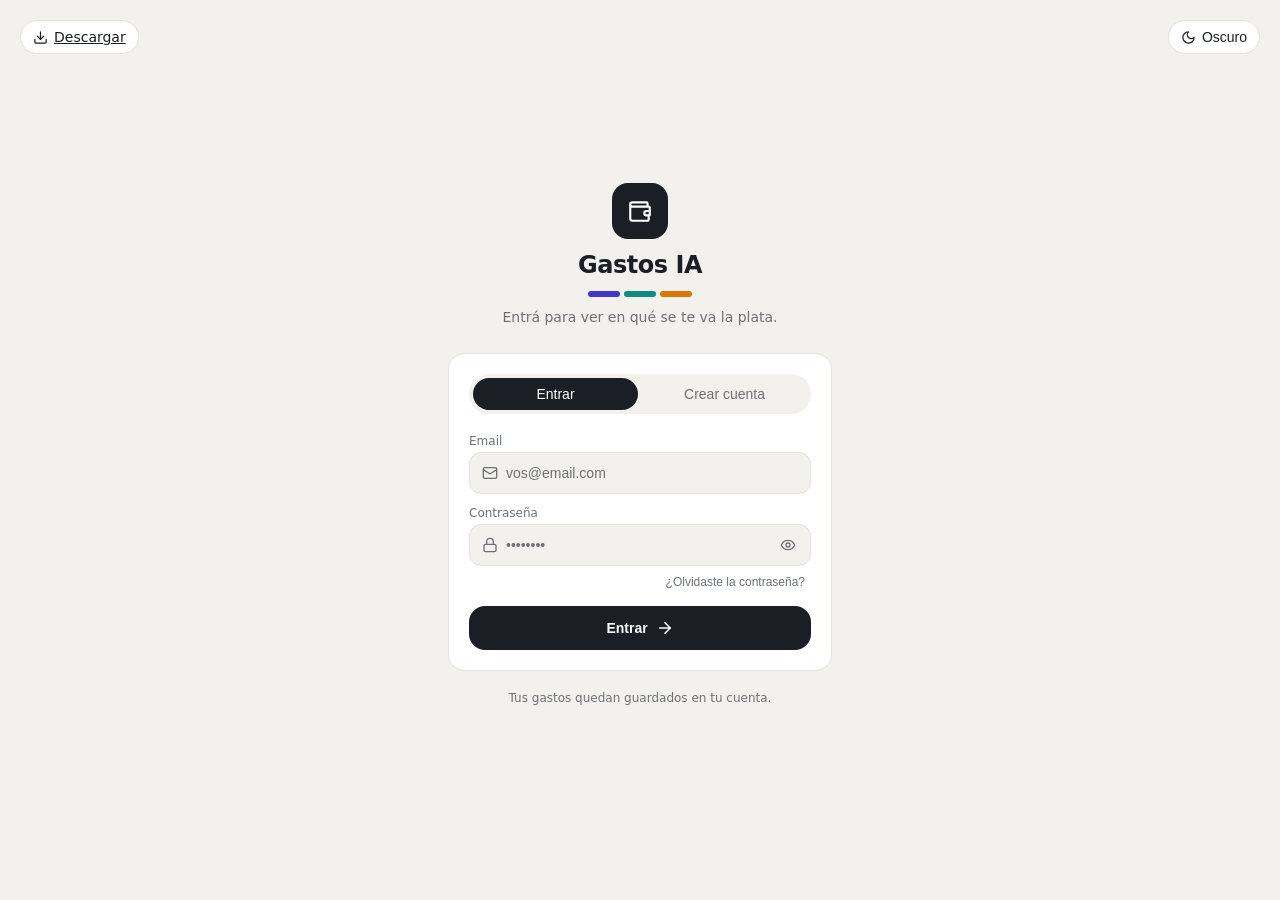
==== static/index.html @ 0506ee8c "Descarga en /download + link Descargar en login + tema claro/oscuro en la pagina de descarga (inclui" ====
<!DOCTYPE html>
<html lang="es" data-theme="light">
<head>
  <meta charset="UTF-8" />
  <meta name="viewport" content="width=device-width, initial-scale=1.0, viewport-fit=cover" />
  <meta name="theme-color" content="#F2F1ED" />
  <link rel="manifest" href="/manifest.json" />
  <title>Gastos</title>
  <link rel="stylesheet" href="/static/style.css?v=6" />
</head>
<body>
  <div class="app">
    <!-- El header y la vista los rellena app.js -->
    <header class="header" id="header"></header>
    <main class="view wrap" id="view"></main>
  </div>
  <script src="/static/app.js?v=6"></script>
</body>
</html>
---- static/style.css ----
/* ============================================================
   Gastos — estilos. Tema claro/oscuro vía variables CSS.
   El tema se cambia poniendo data-theme="dark" en <html>.
   Paleta tomada del diseño de referencia (gastos.jsx).
   ============================================================ */

:root {
  --bg: #F2F1ED;
  --surface: #FFFFFF;
  --ink: #1C1E26;
  --on-ink: #FFFFFF;
  --muted: #6E7177;
  --hair: #E4E2DB;
  --fijo: #4338CA;
  --necesario: #0E8C7F;
  --prescindible: #D97706;
  --error: #B91C1C;

  --sans: ui-sans-serif, system-ui, -apple-system, "Segoe UI", Roboto, sans-serif;
  --mono: ui-monospace, SFMono-Regular, Menlo, Consolas, monospace;
  --r-card: 16px;
  --r-pill: 999px;
}

html[data-theme="dark"] {
  --bg: #15161A;
  --surface: #1E2026;
  --ink: #ECEDEF;
  --on-ink: #15161A;
  --muted: #9A9DA6;
  --hair: #2C2F38;
  --fijo: #8B91F7;
  --necesario: #2DD4BF;
  --prescindible: #F59E0B;
  --error: #F87171;
}

* { box-sizing: border-box; }

html, body { height: 100%; margin: 0; }

body {
  background: var(--bg);
  color: var(--ink);
  font-family: var(--sans);
  -webkit-font-smoothing: antialiased;
}

/* layout general: columna a pantalla completa, contenido centrado y angosto */
.app { display: flex; flex-direction: column; height: 100dvh; }
.wrap { width: 100%; max-width: 672px; margin: 0 auto; padding: 0 16px; }

/* numeros tabulares en mono */
.num { font-family: var(--mono); font-variant-numeric: tabular-nums; }

/* ---------------- Header ---------------- */
.header { border-bottom: 1px solid var(--hair); background: var(--bg); position: relative; z-index: 10; }
.header .wrap { display: flex; align-items: center; justify-content: space-between; gap: 8px; padding: 12px 16px; position: relative; }
.brand { display: flex; align-items: center; gap: 8px; font-weight: 600; letter-spacing: -0.01em; background: none; border: none; color: inherit; cursor: pointer; padding: 0; font-family: inherit; font-size: inherit; }
.brand .logo {
  width: 28px; height: 28px; border-radius: 9px;
  display: flex; align-items: center; justify-content: center;
  background: var(--ink); color: var(--on-ink);
}
.brand-chev { color: var(--muted); }
.header-actions { display: flex; align-items: center; gap: 8px; }

/* menú desplegable de la marca (tema + salir) */
.menu {
  position: absolute; top: calc(100% + 6px); left: 16px; z-index: 30;
  min-width: 180px; background: var(--surface); border: 1px solid var(--hair);
  border-radius: 12px; padding: 6px; display: flex; flex-direction: column; gap: 2px;
}
.menu button {
  display: flex; align-items: center; gap: 10px; width: 100%; text-align: left;
  padding: 10px 12px; border: none; background: none; color: var(--ink);
  border-radius: 8px; font-size: 14px; cursor: pointer;
}
.menu button:hover { background: var(--bg); }

/* botones tipo "pill" */
.pill {
  border: 1px solid var(--hair); background: var(--surface); color: var(--ink);
  border-radius: var(--r-pill); padding: 8px 12px; font-size: 14px; font-weight: 500;
  display: inline-flex; align-items: center; gap: 6px; cursor: pointer;
  transition: background .15s, color .15s, opacity .15s;
}
.pill:hover { opacity: .9; }

.tabs { display: flex; gap: 4px; padding: 4px; border-radius: var(--r-pill); background: var(--surface); border: 1px solid var(--hair); }
.tab {
  border: none; background: transparent; color: var(--muted); cursor: pointer;
  border-radius: var(--r-pill); padding: 8px 16px; font-size: 14px; font-weight: 500;
  transition: background .15s, color .15s;
}
.tab.active { background: var(--ink); color: var(--on-ink); }

/* ---------------- Vista (contenido) ---------------- */
.view { flex: 1; min-height: 0; display: flex; flex-direction: column; }
.scroll { flex: 1; overflow-y: auto; padding: 16px 0; }
.scroll::-webkit-scrollbar { width: 8px; }
.scroll::-webkit-scrollbar-thumb { background: var(--hair); border-radius: 8px; }

.stack-gap > * + * { margin-top: 12px; }
.col5 > * + * { margin-top: 20px; }

/* ---------------- Estado vacío ---------------- */
.empty { text-align: center; margin-top: 40px; padding: 0 24px; color: var(--muted); }
.empty .badge {
  display: inline-flex; width: 48px; height: 48px; border-radius: 16px;
  align-items: center; justify-content: center; margin-bottom: 12px;
  background: var(--surface); border: 1px solid var(--hair); color: var(--muted);
}
.empty .title { font-weight: 500; color: var(--ink); }
.empty .sub { font-size: 14px; margin-top: 4px; }
.empty .sub b { color: var(--ink); font-weight: 500; }

/* ---------------- Tarjeta de gasto ---------------- */
.card { background: var(--surface); border: 1px solid var(--hair); border-radius: var(--r-card); }
.card-head { width: 100%; display: flex; align-items: center; gap: 12px; padding: 12px; text-align: left; background: none; border: none; cursor: pointer; color: inherit; }
.card-emoji { font-size: 20px; flex-shrink: 0; }
.card-main { flex: 1; min-width: 0; }
.card-desc { font-weight: 500; white-space: nowrap; overflow: hidden; text-overflow: ellipsis; }
.card-meta { display: flex; align-items: center; gap: 8px; margin-top: 2px; }
.card-cat { font-size: 12px; color: var(--muted); }
.dot-sep { width: 4px; height: 4px; border-radius: 50%; background: var(--hair); }
.card-tipo { display: inline-flex; align-items: center; gap: 4px; font-size: 12px; font-weight: 500; }
.card-tipo .dot { width: 6px; height: 6px; border-radius: 50%; background: currentColor; }
.card-amount { font-weight: 600; flex-shrink: 0; }

.card-foot { padding: 4px 12px 12px; border-top: 1px solid var(--hair); display: flex; align-items: center; justify-content: space-between; gap: 8px; }
.type-pills { display: flex; gap: 6px; flex-wrap: wrap; }
.type-pill {
  padding: 4px 10px; border-radius: var(--r-pill); font-size: 12px; font-weight: 500; cursor: pointer;
  background: transparent; color: var(--muted); border: 1px solid var(--hair); transition: all .15s;
}
.icon-btn { background: none; border: none; color: var(--muted); cursor: pointer; padding: 6px; border-radius: 8px; display: inline-flex; }
.icon-btn:hover { color: var(--error); }

/* colores por tipo */
.t-fijo { color: var(--fijo); }
.t-necesario { color: var(--necesario); }
.t-prescindible { color: var(--prescindible); }
.bg-fijo { background: var(--fijo); }
.bg-necesario { background: var(--necesario); }
.bg-prescindible { background: var(--prescindible); }
.type-pill.active.t-fijo { background: var(--fijo); color: #fff; border-color: var(--fijo); }
.type-pill.active.t-necesario { background: var(--necesario); color: #fff; border-color: var(--necesario); }
.type-pill.active.t-prescindible { background: var(--prescindible); color: #fff; border-color: var(--prescindible); }

/* ---------------- Chat (Registrar) ---------------- */
.bubble-row { display: flex; flex-direction: column; align-items: flex-end; gap: 8px; }
.bubble {
  background: var(--ink); color: var(--on-ink); padding: 8px 12px;
  border-radius: 16px 16px 4px 16px; max-width: 80%; font-size: 14px;
}
.thinking { display: flex; align-items: center; gap: 8px; font-size: 14px; color: var(--muted); }

.aviso {
  display: flex; gap: 8px; align-items: flex-start; padding: 8px 12px;
  border-radius: 16px; font-size: 14px; background: var(--surface);
  border: 1px solid var(--hair); color: var(--muted);
}
.aviso.error { color: var(--error); }
.aviso svg { margin-top: 2px; flex-shrink: 0; }

.composer { padding: 12px 0; border-top: 1px solid var(--hair); }
.composer .total-line { display: flex; align-items: center; justify-content: space-between; margin-bottom: 8px; font-size: 14px; }
.composer .total-line .lbl { color: var(--muted); }
.composer .row { display: flex; align-items: flex-end; gap: 8px; }
.composer input {
  flex: 1; padding: 12px 16px; border-radius: 16px; font-size: 14px;
  background: var(--surface); border: 1px solid var(--hair); color: var(--ink); outline: none;
}
.composer input::placeholder { color: var(--muted); }
.send-btn {
  width: 44px; height: 44px; border-radius: 16px; flex-shrink: 0; border: none; cursor: pointer;
  background: var(--ink); color: var(--on-ink); display: flex; align-items: center; justify-content: center;
  transition: opacity .15s;
}
.send-btn:disabled { opacity: .4; cursor: default; }

/* ---------------- Vista del mes ---------------- */
.month-nav { display: flex; align-items: center; justify-content: space-between; }
.month-nav .label { display: flex; align-items: center; gap: 8px; font-size: 14px; font-weight: 500; text-transform: capitalize; }
.nav-btn { padding: 8px; border-radius: 12px; border: 1px solid var(--hair); background: var(--surface); color: var(--ink); cursor: pointer; display: inline-flex; }

.total-card { border-radius: var(--r-card); padding: 16px; background: var(--surface); border: 1px solid var(--hair); }
.total-card .lbl { font-size: 14px; color: var(--muted); }
.total-card .big { font-size: 30px; font-weight: 700; letter-spacing: -0.02em; margin-top: 2px; }

.stack { display: flex; height: 12px; border-radius: var(--r-pill); overflow: hidden; background: var(--bg); margin-top: 16px; }
.stack .seg { height: 100%; }
.stack-legend { display: flex; justify-content: space-between; margin-top: 8px; font-size: 12px; color: var(--muted); }
.stack-legend span { display: inline-flex; align-items: center; gap: 4px; }

.insight { margin-top: 12px; font-size: 14px; border-radius: 12px; padding: 8px 12px; background: var(--bg); }
.insight b { font-weight: 600; }

.consejo-box { margin-top: 12px; border-radius: 12px; padding: 12px; background: var(--bg); font-size: 14px; line-height: 1.5; white-space: pre-wrap; }
.consejo-box.muted { color: var(--muted); }

.seg-toggle { display: flex; gap: 4px; padding: 4px; border-radius: var(--r-pill); background: var(--surface); border: 1px solid var(--hair); width: 100%; }
.seg-toggle button { flex: 1; padding: 6px; border: none; background: transparent; color: var(--muted); border-radius: var(--r-pill); font-size: 14px; font-weight: 500; cursor: pointer; }
.seg-toggle button.active { background: var(--ink); color: var(--on-ink); }

/* barras */
.bar-top { display: flex; align-items: baseline; justify-content: space-between; margin-bottom: 4px; }
.bar-left { display: flex; align-items: baseline; gap: 8px; min-width: 0; }
.bar-label { font-weight: 500; white-space: nowrap; overflow: hidden; text-overflow: ellipsis; }
.bar-hint { font-size: 12px; color: var(--muted); flex-shrink: 0; }
.bar-right { display: flex; align-items: baseline; gap: 8px; flex-shrink: 0; }
.bar-pct { font-size: 12px; color: var(--muted); }
.bar-track { height: 8px; border-radius: var(--r-pill); overflow: hidden; background: var(--bg); border: 1px solid var(--hair); }
.bar-fill { height: 100%; border-radius: var(--r-pill); }
.bg-ink { background: var(--ink); }

.section-title { font-size: 14px; font-weight: 500; color: var(--muted); margin: 8px 0; }

/* animacion de entrada */
@keyframes pop { from { opacity: 0; transform: translateY(8px) scale(.98); } to { opacity: 1; transform: none; } }
.pop { animation: pop .28s cubic-bezier(.2,.8,.2,1) both; }
@media (prefers-reduced-motion: reduce) { .pop { animation: none; } }

/* spinner */
.spin { animation: spin 1s linear infinite; }
@keyframes spin { to { transform: rotate(360deg); } }

/* ---------------- Login / Registro ---------------- */
.auth-wrap { flex: 1; display: flex; flex-direction: column; align-items: center; justify-content: center; padding: 32px 20px; position: relative; }
.auth-theme { position: absolute; top: 20px; right: 20px; }
.auth-download { position: absolute; top: 20px; left: 20px; }
.auth-box { width: 100%; max-width: 384px; }

.auth-brand-block { display: flex; flex-direction: column; align-items: center; text-align: center; margin-bottom: 28px; }
.auth-logo { width: 56px; height: 56px; border-radius: 16px; display: flex; align-items: center; justify-content: center; background: var(--ink); color: var(--on-ink); margin-bottom: 12px; }
.auth-app { font-size: 24px; font-weight: 700; letter-spacing: -0.02em; margin: 0; }
.auth-bars { display: flex; gap: 4px; margin-top: 12px; }
.auth-bars span { height: 6px; width: 32px; border-radius: var(--r-pill); }
.auth-tagline { font-size: 14px; color: var(--muted); margin: 12px 0 0; }

.auth-card { background: var(--surface); border: 1px solid var(--hair); border-radius: var(--r-card); padding: 20px; }
.auth-switch { display: flex; gap: 4px; padding: 4px; border-radius: var(--r-pill); background: var(--bg); margin-bottom: 20px; }
.auth-switch button { flex: 1; padding: 8px; border: none; background: transparent; color: var(--muted); border-radius: var(--r-pill); font-size: 14px; font-weight: 500; cursor: pointer; transition: background .15s, color .15s; }
.auth-switch button.active { background: var(--ink); color: var(--on-ink); }
.auth-fields { display: flex; flex-direction: column; gap: 12px; }
.auth-forgot { display: flex; justify-content: flex-end; margin-top: -4px; }
.auth-forgot button { background: none; border: none; color: var(--muted); font-size: 12px; font-weight: 500; cursor: pointer; }

.field-label { display: block; font-size: 12px; font-weight: 500; color: var(--muted); margin-bottom: 4px; }
.field-box { display: flex; align-items: center; gap: 8px; padding: 0 12px; border-radius: 12px; background: var(--bg); border: 1px solid var(--hair); }
.field-box.field-err { border-color: var(--error); }
.field-icon { color: var(--muted); flex-shrink: 0; }
.field-box input { flex: 1; background: transparent; border: none; outline: none; padding: 12px 0; font-size: 14px; color: var(--ink); }
.field-box input::placeholder { color: var(--muted); }
/* Evitar que el autocompletado del navegador pinte el campo de otro color */
.field-box input:-webkit-autofill,
.field-box input:-webkit-autofill:hover,
.field-box input:-webkit-autofill:focus,
.field-box input:-webkit-autofill:active {
  -webkit-text-fill-color: var(--ink);
  -webkit-box-shadow: 0 0 0 1000px var(--bg) inset;
  box-shadow: 0 0 0 1000px var(--bg) inset;
  caret-color: var(--ink);
  transition: background-color 9999s ease-out 0s;
}
.composer input:-webkit-autofill,
.composer input:-webkit-autofill:hover,
.composer input:-webkit-autofill:focus {
  -webkit-text-fill-color: var(--ink);
  -webkit-box-shadow: 0 0 0 1000px var(--surface) inset;
  box-shadow: 0 0 0 1000px var(--surface) inset;
  caret-color: var(--ink);
}
.eye-btn { background: none; border: none; color: var(--muted); cursor: pointer; display: inline-flex; padding: 2px; }
.field-error { display: flex; align-items: center; gap: 4px; font-size: 12px; color: var(--error); margin-top: 4px; }

.auth-btn { width: 100%; display: flex; align-items: center; justify-content: center; gap: 8px; padding: 13px; border: none; border-radius: var(--r-card); background: var(--ink); color: var(--on-ink); font-weight: 600; font-size: 14px; cursor: pointer; margin-top: 4px; }
.auth-btn:disabled { opacity: .6; cursor: default; }
.auth-error { display: flex; align-items: center; gap: 6px; color: var(--error); font-size: 13px; }
.auth-foot { text-align: center; font-size: 12px; color: var(--muted); margin-top: 20px; }
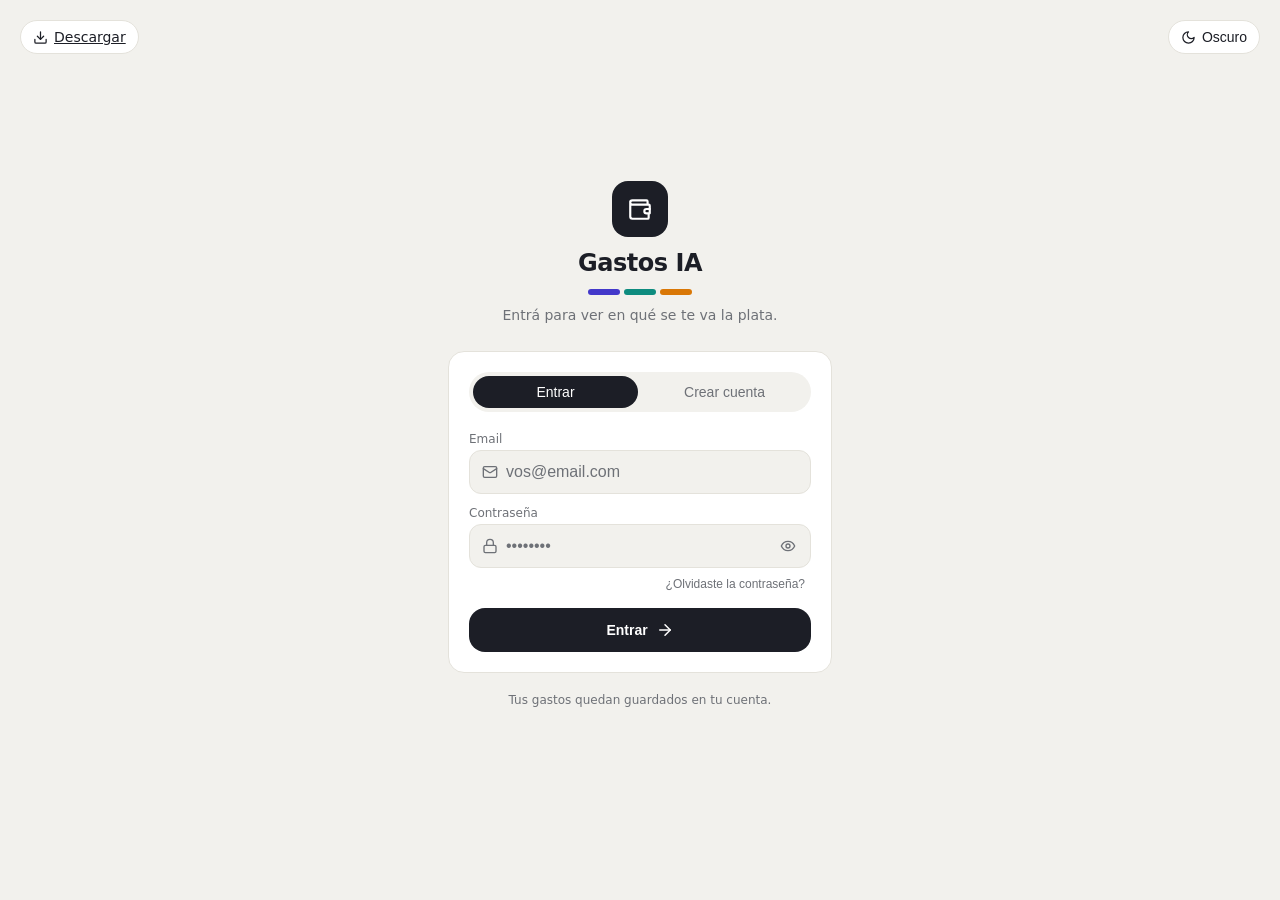
==== commit 85b26548: "fix(front): inputs en 16px para evitar el auto-zoom de iOS Safari En iPhone, al enfocar el input del" ====
--- a/static/index.html
+++ b/static/index.html
@@ -6,7 +6,7 @@
   <meta name="theme-color" content="#F2F1ED" />
   <link rel="manifest" href="/manifest.json" />
   <title>Gastos</title>
-  <link rel="stylesheet" href="/static/style.css?v=6" />
+  <link rel="stylesheet" href="/static/style.css?v=9" />
 </head>
 <body>
   <div class="app">
@@ -14,6 +14,6 @@
     <header class="header" id="header"></header>
     <main class="view wrap" id="view"></main>
   </div>
-  <script src="/static/app.js?v=6"></script>
+  <script src="/static/app.js?v=8"></script>
 </body>
 </html>
--- a/static/style.css
+++ b/static/style.css
@@ -169,7 +169,7 @@
 .composer .total-line .lbl { color: var(--muted); }
 .composer .row { display: flex; align-items: flex-end; gap: 8px; }
 .composer input {
-  flex: 1; padding: 12px 16px; border-radius: 16px; font-size: 14px;
+  flex: 1; padding: 12px 16px; border-radius: 16px; font-size: 16px;  /* 16px: evita el auto-zoom de iOS Safari al enfocar */
   background: var(--surface); border: 1px solid var(--hair); color: var(--ink); outline: none;
 }
 .composer input::placeholder { color: var(--muted); }
@@ -251,7 +251,7 @@
 .field-box { display: flex; align-items: center; gap: 8px; padding: 0 12px; border-radius: 12px; background: var(--bg); border: 1px solid var(--hair); }
 .field-box.field-err { border-color: var(--error); }
 .field-icon { color: var(--muted); flex-shrink: 0; }
-.field-box input { flex: 1; background: transparent; border: none; outline: none; padding: 12px 0; font-size: 14px; color: var(--ink); }
+.field-box input { flex: 1; background: transparent; border: none; outline: none; padding: 12px 0; font-size: 16px; color: var(--ink); }  /* 16px: evita el auto-zoom de iOS al enfocar */
 .field-box input::placeholder { color: var(--muted); }
 /* Evitar que el autocompletado del navegador pinte el campo de otro color */
 .field-box input:-webkit-autofill,
@@ -279,3 +279,54 @@
 .auth-btn:disabled { opacity: .6; cursor: default; }
 .auth-error { display: flex; align-items: center; gap: 6px; color: var(--error); font-size: 13px; }
 .auth-foot { text-align: center; font-size: 12px; color: var(--muted); margin-top: 20px; }
+
+/* --- Chip de divisa (Registrar) --- */
+.divisa-bar { position: relative; display: flex; justify-content: center; margin: 8px 0; }
+.divisa-chip {
+  font: inherit; font-weight: 700; font-size: 13px; letter-spacing: .5px;
+  padding: 5px 16px; border-radius: 999px; cursor: pointer;
+  background: var(--surface); color: var(--ink);
+  border: 1px solid var(--hair);
+}
+.divisa-chip.open { border-color: var(--ink); }
+.divisa-pop {
+  position: absolute; top: 110%; left: 50%; transform: translateX(-50%);
+  display: flex; gap: 4px; padding: 5px; z-index: 10;
+  background: var(--surface); border: 1px solid var(--hair);
+  border-radius: 12px; box-shadow: 0 6px 20px rgba(0,0,0,.12);
+}
+.divisa-opt {
+  font: inherit; font-weight: 600; font-size: 13px; padding: 5px 12px;
+  border: none; border-radius: 8px; cursor: pointer; background: transparent; color: var(--ink);
+}
+.divisa-opt.active { background: var(--ink); color: var(--on-ink); }
+
+/* --- Controles de edición en la card --- */
+/* La card-foot envuelve: pastillas + borrar en la 1ra línea, los controles de edición
+   en su propia línea a ancho completo. Esto evita el desborde horizontal en iOS Safari,
+   que (a diferencia de Chrome/Android) NO encoge los <select> nativos dentro de un flex. */
+.card-foot { flex-wrap: wrap; }
+.edit-row { display: flex; flex-wrap: wrap; gap: 8px; margin: 8px 0; flex: 1 1 100%; }
+.edit-row > * { min-width: 0; max-width: 100%; }
+.edit-row input, .edit-row select {
+  font: inherit; padding: 6px 8px; border-radius: 8px;
+  border: 1px solid var(--hair); background: var(--surface); color: var(--ink);
+}
+.edit-row .edit-monto { flex: 1 1 120px; width: auto; }
+.edit-row .edit-divisa { flex: 0 0 auto; }
+.edit-row .edit-cat, .edit-row .edit-cat-libre { flex: 1 1 100%; }
+
+/* --- Aviso suave (falta_monto) --- */
+.aviso.info {
+  background: var(--surface); color: var(--ink);
+  border: 1px solid var(--hair);
+}
+
+/* --- Selector de moneda en El mes --- */
+.mes-monedas { display: flex; justify-content: center; gap: 6px; margin: 8px 0; }
+.moneda-tab {
+  font: inherit; font-weight: 600; font-size: 13px; padding: 5px 14px;
+  border-radius: 999px; cursor: pointer; background: transparent; color: var(--muted);
+  border: 1px solid var(--hair);
+}
+.moneda-tab.active { background: var(--ink); color: var(--on-ink); border-color: var(--ink); }
